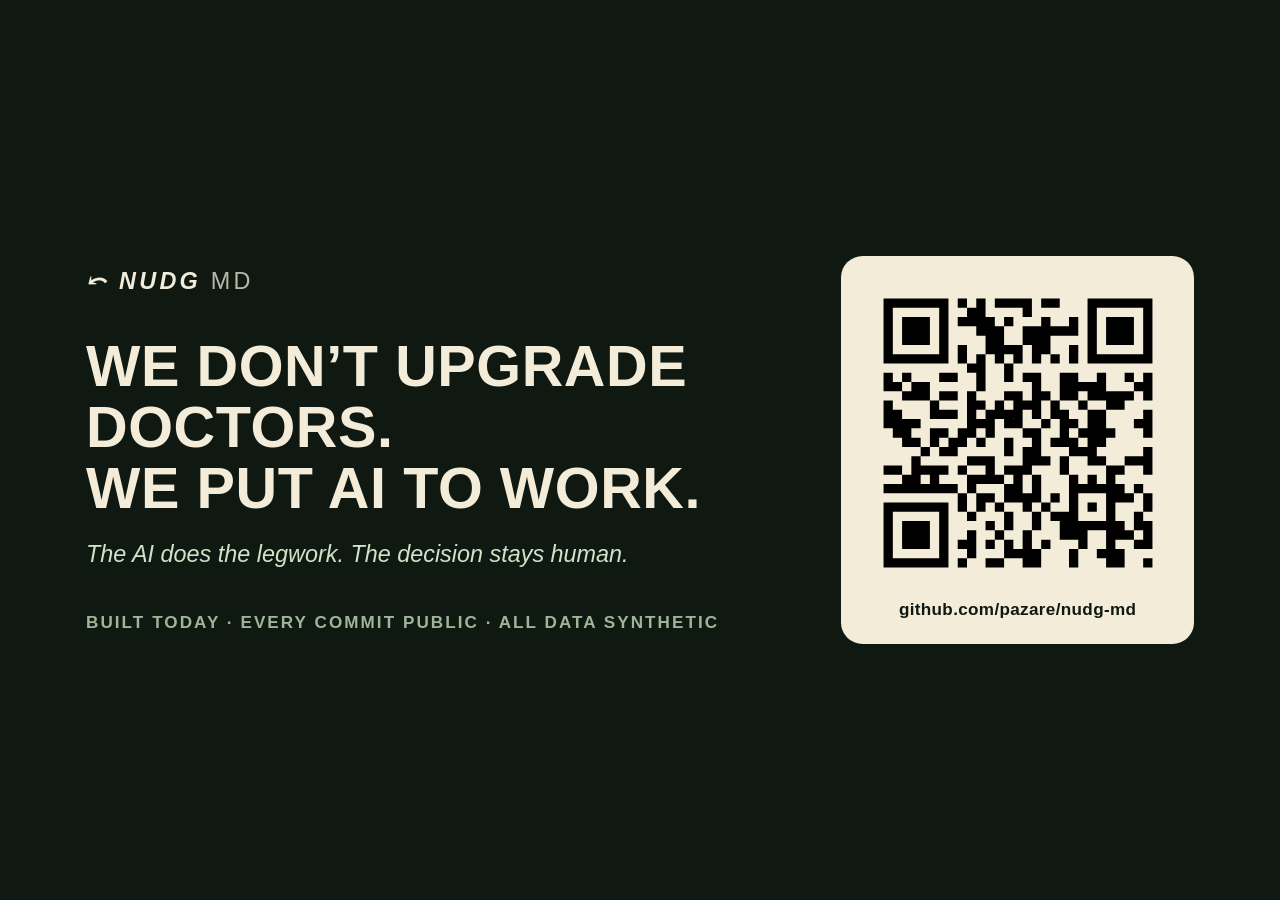
==== card/index.html @ f291105e "feat(card): title/end card with live QR to the public repo Co-Authored-By: Claude Fable 5 <noreply@a" ====
<!DOCTYPE html>
<html lang="en">
<head>
<meta charset="utf-8">
<title>NUDG MD — title card</title>
<meta name="viewport" content="width=device-width, initial-scale=1">
<style>
  html, body { margin: 0; height: 100%; }
  body {
    display: flex; align-items: center; justify-content: center;
    background: #0f1912; color: #f3ecd9;
    font-family: -apple-system, "SF Pro Display", "Segoe UI", Roboto, Helvetica, Arial, sans-serif;
    -webkit-font-smoothing: antialiased;
  }
  .wrap { display: flex; align-items: center; gap: 7vw; padding: 4vh 6vw; }
  .word { font-size: 2.6vh; font-weight: 800; font-style: italic; letter-spacing: 0.14em; margin-bottom: 4.5vh; }
  .word span { font-style: normal; font-weight: 500; opacity: 0.75; }
  h1 {
    margin: 0 0 2.4vh; font-size: 6.4vh; line-height: 1.06; font-weight: 800;
    text-transform: uppercase; letter-spacing: 0.01em; max-width: 52vw;
  }
  .sub { font-size: 2.6vh; font-style: italic; color: #cfe3c8; margin: 0 0 5vh; }
  .foot { font-size: 1.9vh; font-weight: 700; letter-spacing: 0.12em; text-transform: uppercase; color: #9fb59a; }
  .qrbox {
    background: #f3ecd9; border-radius: 2.4vh; padding: 2.6vh;
    display: flex; flex-direction: column; align-items: center; gap: 1.6vh;
  }
  .qrbox img { width: 34vh; height: 34vh; display: block; }
  .qrbox div { color: #0f1912; font-size: 1.9vh; font-weight: 700; letter-spacing: 0.02em; }
</style>
</head>
<body>
  <div class="wrap">
    <div>
      <div class="word">&#10554; NUDG <span>MD</span></div>
      <h1>We don&rsquo;t upgrade doctors.<br>We put AI to work.</h1>
      <p class="sub">The AI does the legwork. The decision stays human.</p>
      <div class="foot">Built today &middot; Every commit public &middot; All data synthetic</div>
    </div>
    <div class="qrbox">
      <img src="qr.svg" alt="QR code linking to github.com/pazare/nudg-md">
      <div>github.com/pazare/nudg-md</div>
    </div>
  </div>
</body>
</html>
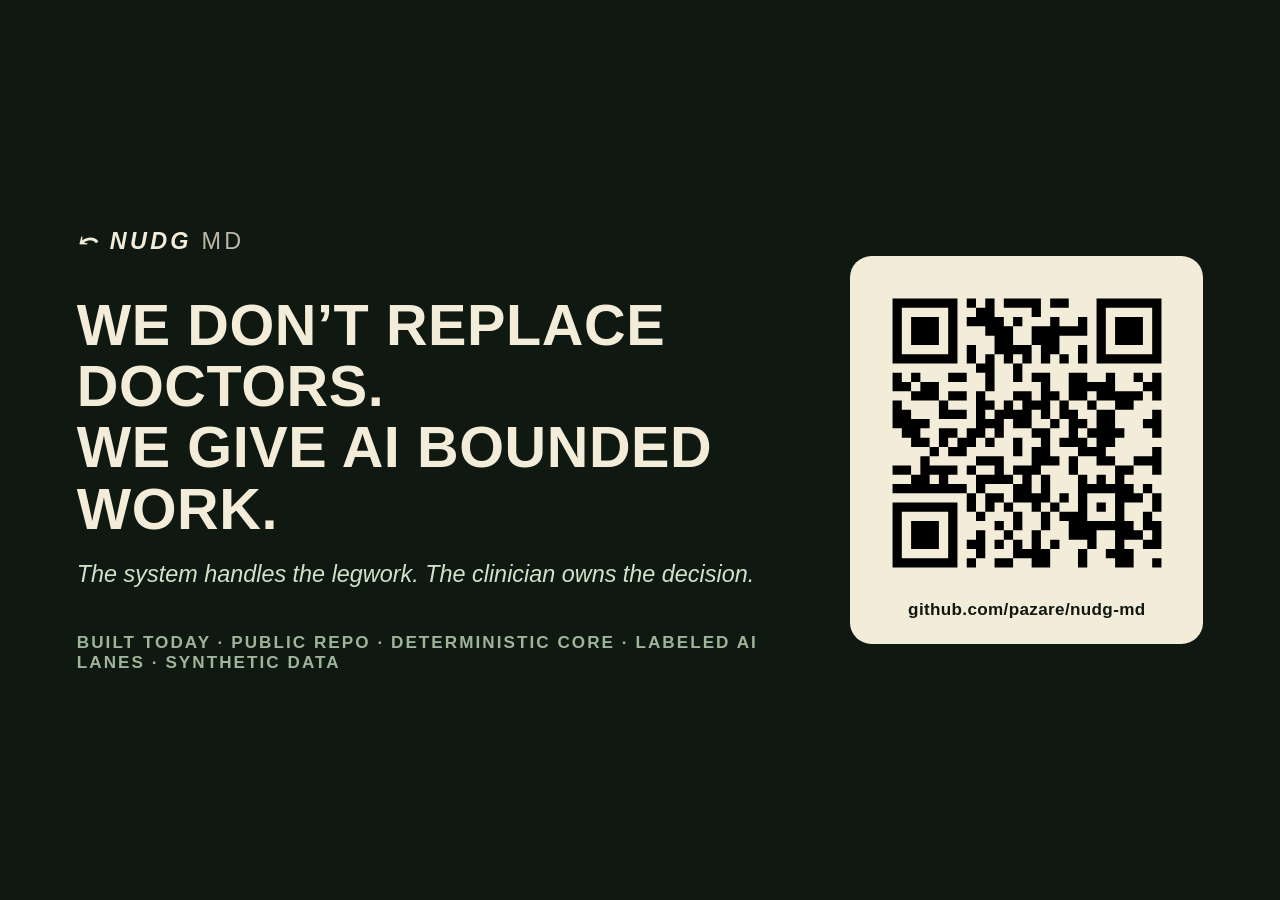
==== commit c506a28c: "docs: align every public surface with the shipped runtime's boundaries One honesty pass across READM" ====
--- a/card/index.html
+++ b/card/index.html
@@ -33,9 +33,9 @@
   <div class="wrap">
     <div>
       <div class="word">&#10554; NUDG <span>MD</span></div>
-      <h1>We don&rsquo;t upgrade doctors.<br>We put AI to work.</h1>
-      <p class="sub">The AI does the legwork. The decision stays human.</p>
-      <div class="foot">Built today &middot; Every commit public &middot; All data synthetic</div>
+      <h1>We don&rsquo;t replace doctors.<br>We give AI bounded work.</h1>
+      <p class="sub">The system handles the legwork. The clinician owns the decision.</p>
+      <div class="foot">Built today &middot; Public repo &middot; Deterministic core &middot; Labeled AI lanes &middot; Synthetic data</div>
     </div>
     <div class="qrbox">
       <img src="qr.svg" alt="QR code linking to github.com/pazare/nudg-md">
